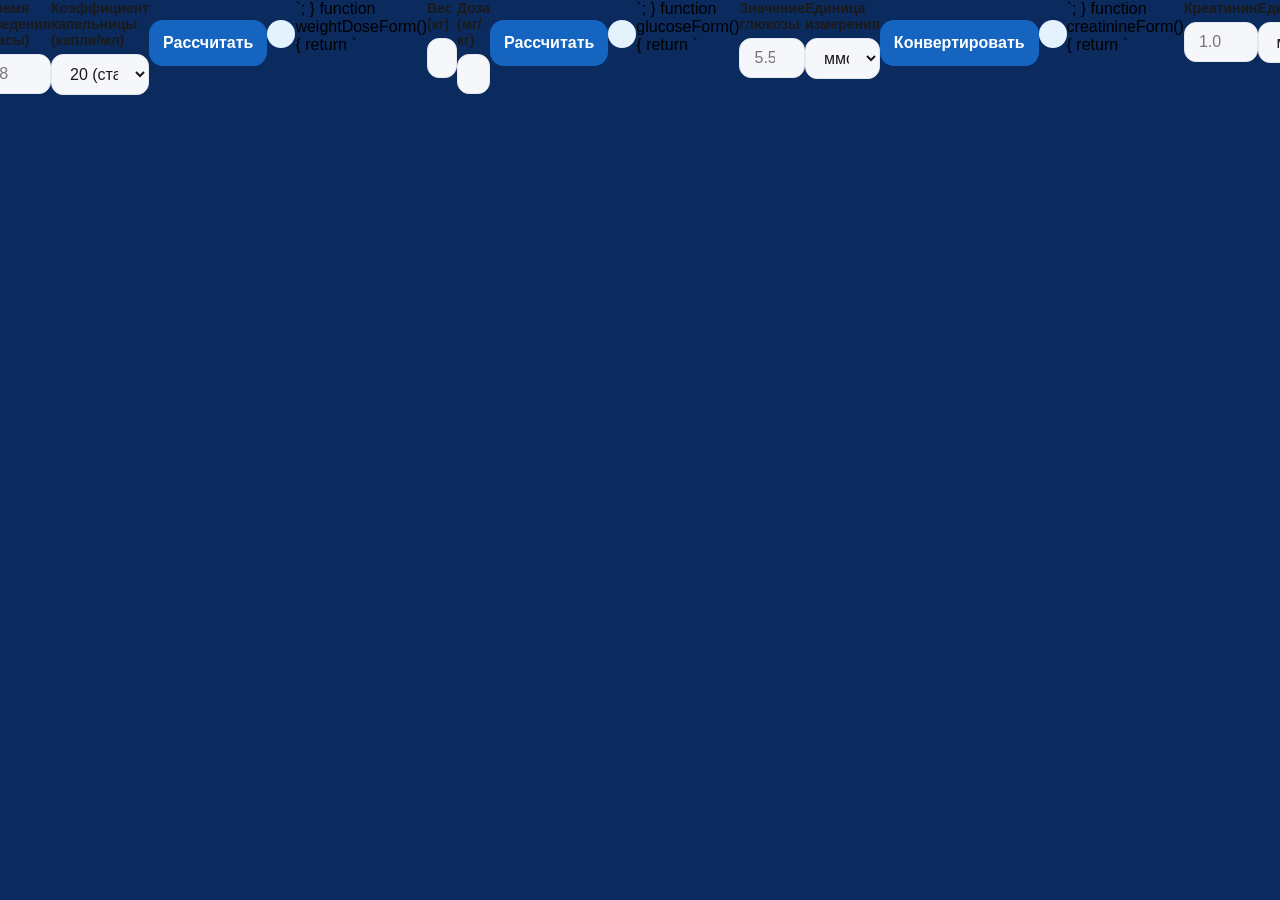
==== calculators.html @ 3a37d27e "Add medical calculators HTML structure" ====
<!DOCTYPE html>
<html lang="ru">
<head>
    <meta charset="UTF-8">
    <meta name="viewport" content="width=device-width, initial-scale=1.0, maximum-scale=1.0, user-scalable=no, viewport-fit=cover">
    <title>Медицинские калькуляторы – MedPocket KZ</title>
    <link rel="stylesheet" href="style.css">
    <style>
        :root {
            --calc-primary: #1565C0;
            --calc-light: #E3F2FD;
            --calc-border: #90CAF9;
        }
        body.dark {
            --calc-primary: #42A5F5;
            --calc-light: #0D47A1;
            --calc-border: #1976D2;
        }
        .calc-container {
            padding: 0 0 20px;
        }
        .category-tabs {
            display: flex;
            flex-wrap: wrap;
            gap: 8px;
            margin-bottom: 16px;
            padding: 0 16px;
        }
        .category-tab {
            background: var(--card-bg);
            border: 1px solid var(--border);
            border-radius: 20px;
            padding: 6px 14px;
            font-size: 13px;
            font-weight: 600;
            color: var(--text);
            cursor: pointer;
            white-space: nowrap;
        }
        .category-tab.active {
            background: var(--calc-primary);
            color: white;
            border-color: var(--calc-primary);
        }
        .calc-search {
            background: var(--card-bg);
            border-radius: 14px;
            padding: 8px 14px;
            display: flex;
            align-items: center;
            margin: 0 16px 16px;
            border: 1px solid var(--border);
            box-shadow: var(--shadow);
        }
        .calc-search input {
            border: none;
            background: transparent;
            font-size: 16px;
            padding: 8px 0;
            outline: none;
            flex: 1;
            color: var(--text);
        }
        .calc-search input::placeholder { color: var(--subtext); }
        .calc-list {
            padding: 0 16px;
            display: flex;
            flex-direction: column;
            gap: 10px;
        }
        .calc-item {
            background: var(--card-bg);
            border-radius: 14px;
            padding: 14px 16px;
            display: flex;
            align-items: center;
            gap: 14px;
            cursor: pointer;
            border: 1px solid var(--border);
            transition: transform 0.1s;
        }
        .calc-item:active { transform: scale(0.98); }
        .calc-icon { font-size: 28px; width: 40px; text-align: center; }
        .calc-info { flex: 1; }
        .calc-name { font-weight: 700; font-size: 16px; color: var(--text); }
        .calc-desc { font-size: 12px; color: var(--subtext); }
        .calc-arrow { color: var(--subtext); font-size: 18px; }

        .detail-screen { padding: 0 16px 20px; }
        .calculator-card {
            background: var(--card-bg);
            border-radius: 20px;
            padding: 20px;
            border: 2px solid var(--calc-primary);
            margin-bottom: 20px;
        }
        .calculator-card h2 {
            color: var(--calc-primary);
            font-size: 22px;
            font-weight: 800;
            margin-bottom: 6px;
            display: flex;
            align-items: center;
            gap: 10px;
        }
        .calculator-card .desc-text {
            color: var(--subtext);
            font-size: 14px;
            margin-bottom: 16px;
        }
        .input-group {
            margin-bottom: 14px;
        }
        .input-group label {
            display: block;
            font-weight: 600;
            margin-bottom: 6px;
            color: var(--text);
            font-size: 14px;
        }
        .input-group input, .input-group select {
            width: 100%;
            padding: 10px 14px;
            border-radius: 12px;
            border: 1px solid var(--border);
            font-size: 16px;
            background: var(--bg);
            color: var(--text);
        }
        .result-box {
            background: var(--calc-light);
            border-radius: 14px;
            padding: 14px;
            margin-top: 20px;
            font-weight: 700;
            font-size: 18px;
            color: var(--calc-primary);
            text-align: center;
        }
        .btn-calc {
            background: var(--calc-primary);
            color: white;
            border: none;
            border-radius: 14px;
            padding: 14px;
            font-weight: 700;
            font-size: 16px;
            margin-top: 20px;
            cursor: pointer;
            width: 100%;
        }
        .btn-calc:active { opacity: 0.9; }
        .empty-message { text-align: center; color: var(--subtext); padding: 30px; }
    </style>
</head>
<body>
<div id="app">
    <header class="header">
        <div class="logo">MedPocket KZ</div>
        <div class="header-icons">
            <span>🔔</span>
            <button class="theme-toggle" id="themeToggle">🌙</button>
            <span>⚙️</span>
        </div>
    </header>

    <main class="content">
        <section id="listScreen" class="screen active">
            <div class="category-header" style="padding:16px 16px 0;">
                <span class="back-button" onclick="goBackToMain()">← Назад</span>
                <h2 class="category-title">📊 Медицинские калькуляторы</h2>
            </div>
            <div class="category-tabs" id="categoryTabs">
                <div class="category-tab active" data-category="all">Все</div>
                <div class="category-tab" data-category="scales">⚖️ Шкалы</div>
                <div class="category-tab" data-category="dose">💊 Дозировки</div>
                <div class="category-tab" data-category="infusion">💧 Инфузии</div>
                <div class="category-tab" data-category="convert">🔄 Конвертеры</div>
                <div class="category-tab" data-category="other">📦 Прочее</div>
            </div>
            <div class="calc-search">
                <input type="text" placeholder="🔍 Найти калькулятор..." id="calcSearch">
            </div>
            <div class="calc-list" id="calcList"></div>
            <div class="empty-message" id="emptyMsg" style="display:none;">Ничего не найдено</div>
        </section>

        <section id="detailScreen" class="screen detail-screen">
            <div class="category-header" style="padding:16px 0 0;">
                <span class="back-button" onclick="showList()">← К списку</span>
                <h2 class="category-title" id="detailTitle">Калькулятор</h2>
            </div>
            <div id="detailContainer"></div>
        </section>
    </main>

    <nav class="tab-bar">
        <div class="tab-item" onclick="goBackToMain()">🏠</div>
        <div class="tab-item">🔍</div>
        <div class="tab-item">⭐</div>
        <div class="tab-item">👤</div>
    </nav>
</div>

<script>
    const calculators = [
        { id:1, name:"Шкала комы Глазго (GCS)", icon:"🧠", category:"scales", desc:"Оценка уровня сознания", type:"gcs" },
        { id:2, name:"qSOFA (Quick SOFA)", icon:"🫁", category:"scales", desc:"Скрининг сепсиса", type:"qsofa" },
        { id:3, name:"HAS-BLED", icon:"🩸", category:"scales", desc:"Риск кровотечений при антикоагуляции", type:"hasbled" },
        { id:4, name:"ИМТ (индекс массы тела)", icon:"⚖️", category:"other", desc:"Масса/рост", type:"bmi" },
        { id:5, name:"Расчёт инфузии", icon:"💧", category:"infusion", desc:"Скорость капельницы", type:"infusion" },
        { id:6, name:"Дозировка по весу", icon:"💊", category:"dose", desc:"Расчёт дозы препарата в мг/кг", type:"weightdose" },
        { id:7, name:"Конвертер глюкозы", icon:"🍬", category:"convert", desc:"ммоль/л ↔ мг/дл", type:"glucose" },
        { id:8, name:"Конвертер креатинина", icon:"🧪", category:"convert", desc:"мг/дл ↔ мкмоль/л", type:"creatinine" },
        { id:9, name:"Оценка кровопотери", icon:"🩸", category:"other", desc:"По шоковому индексу Альговера", type:"bloodloss" },
        { id:10, name:"Шкала анафилаксии Ring & Messmer", icon:"🤧", category:"scales", desc:"Тяжесть анафилаксии", type:"anaphylaxis" }
    ];

    function renderList(cat='all', search='') {
        const list = document.getElementById('calcList');
        const empty = document.getElementById('emptyMsg');
        list.innerHTML = '';
        let filtered = calculators;
        if (cat!=='all') filtered = filtered.filter(c=>c.category===cat);
        if (search) {
            const s = search.toLowerCase();
            filtered = filtered.filter(c=>c.name.toLowerCase().includes(s)||c.desc.toLowerCase().includes(s));
        }
        if (filtered.length===0) { empty.style.display='block'; return; }
        else empty.style.display='none';
        filtered.forEach(c=>{
            const div = document.createElement('div');
            div.className = 'calc-item';
            div.innerHTML = `<div class="calc-icon">${c.icon}</div><div class="calc-info"><div class="calc-name">${c.name}</div><div class="calc-desc">${c.desc}</div></div><div class="calc-arrow">›</div>`;
            div.onclick = ()=>showDetail(c.id);
            list.appendChild(div);
        });
    }

    function showDetail(id) {
        const calc = calculators.find(c=>c.id===id);
        if (!calc) return;
        document.getElementById('listScreen').classList.remove('active');
        document.getElementById('detailScreen').classList.add('active');
        document.getElementById('detailTitle').textContent = calc.name;
        let html = `<div class="calculator-card"><h2>${calc.icon} ${calc.name}</h2><div class="desc-text">${calc.desc}</div>`;
        // Генерация формы и логики расчёта в зависимости от типа
        switch(calc.type) {
            case 'gcs': html += gcsForm(); break;
            case 'qsofa': html += qsofaForm(); break;
            case 'hasbled': html += hasbledForm(); break;
            case 'bmi': html += bmiForm(); break;
            case 'infusion': html += infusionForm(); break;
            case 'weightdose': html += weightDoseForm(); break;
            case 'glucose': html += glucoseForm(); break;
            case 'creatinine': html += creatinineForm(); break;
            case 'bloodloss': html += bloodlossForm(); break;
            case 'anaphylaxis': html += anaphylaxisForm(); break;
        }
        html += `</div>`;
        document.getElementById('detailContainer').innerHTML = html;
        attachEvents(calc.type);
    }

    function gcsForm() {
        return `
            <div class="input-group"><label>Открывание глаз (E)</label><select id="gcs_e"><option value="">--</option><option value="4">4 - Спонтанное</option><option value="3">3 - На речь</option><option value="2">2 - На боль</option><option value="1">1 - Нет</option></select></div>
            <div class="input-group"><label>Речевая реакция (V)</label><select id="gcs_v"><option value="">--</option><option value="5">5 - Ориентирован</option><option value="4">4 - Спутанная</option><option value="3">3 - Бессвязные слова</option><option value="2">2 - Нечленораздельные звуки</option><option value="1">1 - Нет</option></select></div>
            <div class="input-group"><label>Двигательная реакция (M)</label><select id="gcs_m"><option value="">--</option><option value="6">6 - Выполняет команды</option><option value="5">5 - Локализует боль</option><option value="4">4 - Отдёргивает</option><option value="3">3 - Декортикационная</option><option value="2">2 - Децеребрационная</option><option value="1">1 - Нет</option></select></div>
            <div id="gcsResult" class="result-box">Выберите все параметры</div>
            <script>
                function calcGCS() {
                    const e = document.getElementById('gcs_e')?.value;
                    const v = document.getElementById('gcs_v')?.value;
                    const m = document.getElementById('gcs_m')?.value;
                    if(!e||!v||!m){ document.getElementById('gcsResult').innerText = 'Выберите все параметры'; return; }
                    const sum = +e + +v + +m;
                    document.getElementById('gcsResult').innerHTML = `GCS = ${sum} баллов (${sum>=13?'лёгкое':sum>=9?'средней тяжести':'тяжёлое'} нарушение сознания)`;
                }
            </script>
        `;
    }
    function qsofaForm() {
        return `
            <div class="input-group"><label>ЧДД ≥ 22/мин?</label><select id="qsofa_rr"><option value="0">Нет</option><option value="1">Да</option></select></div>
            <div class="input-group"><label>Систолическое АД ≤ 100 мм рт.ст.?</label><select id="qsofa_bp"><option value="0">Нет</option><option value="1">Да</option></select></div>
            <div class="input-group"><label>Нарушение сознания (GCS ≤ 14)?</label><select id="qsofa_gcs"><option value="0">Нет</option><option value="1">Да</option></select></div>
            <div id="qsofaResult" class="result-box">Ответьте на вопросы</div>
            <script>
                function calcQSOFA() {
                    const rr = +document.getElementById('qsofa_rr').value;
                    const bp = +document.getElementById('qsofa_bp').value;
                    const gcs = +document.getElementById('qsofa_gcs').value;
                    const score = rr+bp+gcs;
                    document.getElementById('qsofaResult').innerHTML = `qSOFA = ${score} баллов. ${score>=2?'Высокий риск неблагоприятного исхода. Рассмотрите перевод в ОРИТ.':'Низкий риск.'}`;
                }
            </script>
        `;
    }
    function hasbledForm() {
        return `
            <div class="input-group"><label>Артериальная гипертензия (АД >160 мм)</label><select id="hb_htn"><option value="0">Нет</option><option value="1">Да</option></select></div>
            <div class="input-group"><label>Нарушение функции почек/печени</label><select id="hb_renal"><option value="0">Нет</option><option value="1">Да (по 1 баллу за каждое)</option></select></div>
            <div class="input-group"><label>Кровотечения в анамнезе</label><select id="hb_bleed"><option value="0">Нет</option><option value="1">Да</option></select></div>
            <div class="input-group"><label>Лабильное МНО</label><select id="hb_inr"><option value="0">Нет</option><option value="1">Да</option></select></div>
            <div class="input-group"><label>Возраст >65 лет</label><select id="hb_age"><option value="0">Нет</option><option value="1">Да</option></select></div>
            <div class="input-group"><label>Приём алкоголя/НПВС</label><select id="hb_drugs"><option value="0">Нет</option><option value="1">Да (по 1 баллу)</option></select></div>
            <div id="hasbledResult" class="result-box">Ответьте на вопросы</div>
            <script>
                function calcHASBLED() {
                    const fields = ['hb_htn','hb_renal','hb_bleed','hb_inr','hb_age','hb_drugs'];
                    let score=0;
                    fields.forEach(id=>{ score += +document.getElementById(id).value; });
                    document.getElementById('hasbledResult').innerHTML = `HAS-BLED = ${score} баллов. ${score>=3?'Высокий риск кровотечения! Рекомендована осторожность.':'Риск кровотечения низкий.'}`;
                }
            </script>
        `;
    }
    function bmiForm() {
        return `
            <div class="input-group"><label>Вес (кг)</label><input type="number" id="bmi_weight" placeholder="70"></div>
            <div class="input-group"><label>Рост (см)</label><input type="number" id="bmi_height" placeholder="170"></div>
            <button class="btn-calc" onclick="calcBMI()">Рассчитать</button>
            <div id="bmiResult" class="result-box"></div>
            <script>
                function calcBMI() {
                    const w = +document.getElementById('bmi_weight').value;
                    const h = +document.getElementById('bmi_height').value / 100;
                    if (!w || !h) { document.getElementById('bmiResult').innerText = 'Заполните поля'; return; }
                    const bmi = (w/(h*h)).toFixed(1);
                    let cat = '';
                    if (bmi<18.5) cat='Недостаточный вес';
                    else if (bmi<25) cat='Норма';
                    else if (bmi<30) cat='Избыточный вес';
                    else cat='Ожирение';
                    document.getElementById('bmiResult').innerHTML = `ИМТ = ${bmi} кг/м² (${cat})`;
                }
            </script>
        `;
    }
    function infusionForm() {
        return `
            <div class="input-group"><label>Объём раствора (мл)</label><input type="number" id="inf_vol" placeholder="500"></div>
            <div class="input-group"><label>Время введения (часы)</label><input type="number" id="inf_time" placeholder="8"></div>
            <div class="input-group"><label>Коэффициент капельницы (капли/мл)</label><select id="inf_factor"><option value="20">20 (стандартная)</option><option value="60">60 (микрокапельная)</option></select></div>
            <button class="btn-calc" onclick="calcInfusion()">Рассчитать</button>
            <div id="infResult" class="result-box"></div>
            <script>
                function calcInfusion() {
                    const vol = +document.getElementById('inf_vol').value;
                    const time = +document.getElementById('inf_time').value;
                    const factor = +document.getElementById('inf_factor').value;
                    if (!vol||!time) { document.getElementById('infResult').innerText = 'Заполните поля'; return; }
                    const rate = (vol * factor) / (time * 60);
                    document.getElementById('infResult').innerHTML = `Скорость: ${rate.toFixed(1)} кап/мин`;
                }
            </script>
        `;
    }
    function weightDoseForm() {
        return `
            <div class="input-group"><label>Вес (кг)</label><input type="number" id="wd_weight" placeholder="70"></div>
            <div class="input-group"><label>Доза (мг/кг)</label><input type="number" id="wd_dose" step="any" placeholder="0.1"></div>
            <button class="btn-calc" onclick="calcWeightDose()">Рассчитать</button>
            <div id="wdResult" class="result-box"></div>
            <script>
                function calcWeightDose() {
                    const w = +document.getElementById('wd_weight').value;
                    const d = +document.getElementById('wd_dose').value;
                    if (!w||!d) { document.getElementById('wdResult').innerText='Заполните поля'; return; }
                    document.getElementById('wdResult').innerHTML = `Доза: ${(w*d).toFixed(2)} мг`;
                }
            </script>
        `;
    }
    function glucoseForm() {
        return `
            <div class="input-group"><label>Значение глюкозы</label><input type="number" id="gluc_val" placeholder="5.5"></div>
            <div class="input-group"><label>Единица измерения</label><select id="gluc_unit"><option value="mmol">ммоль/л → мг/дл</option><option value="mg">мг/дл → ммоль/л</option></select></div>
            <button class="btn-calc" onclick="convertGlucose()">Конвертировать</button>
            <div id="glucResult" class="result-box"></div>
            <script>
                function convertGlucose() {
                    const val = +document.getElementById('gluc_val').value;
                    const unit = document.getElementById('gluc_unit').value;
                    if (!val) return;
                    const converted = unit==='mmol' ? (val*18.018).toFixed(1) : (val/18.018).toFixed(2);
                    const text = unit==='mmol' ? `${val} ммоль/л = ${converted} мг/дл` : `${val} мг/дл = ${converted} ммоль/л`;
                    document.getElementById('glucResult').innerText = text;
                }
            </script>
        `;
    }
    function creatinineForm() {
        return `
            <div class="input-group"><label>Креатинин</label><input type="number" id="creat_val" placeholder="1.0"></div>
            <div class="input-group"><label>Единица</label><select id="creat_unit"><option value="mg">мг/дл → мкмоль/л</option><option value="umol">мкмоль/л → мг/дл</option></select></div>
            <button class="btn-calc" onclick="convertCreatinine()">Конвертировать</button>
            <div id="creatResult" class="result-box"></div>
            <script>
                function convertCreatinine() {
                    const val = +document.getElementById('creat_val').value;
                    const unit = document.getElementById('creat_unit').value;
                    if (!val) return;
                    const converted = unit==='mg' ? (val*88.4).toFixed(1) : (val/88.4).toFixed(2);
                    const text = unit==='mg' ? `${val} мг/дл = ${converted} мкмоль/л` : `${val} мкмоль/л = ${converted} мг/дл`;
                    document.getElementById('creatResult').innerText = text;
                }
            </script>
        `;
    }
    function bloodlossForm() {
        return `
            <div class="input-group"><label>ЧСС (уд/мин)</label><input type="number" id="bl_hr" placeholder="100"></div>
            <div class="input-group"><label>Систолическое АД (мм рт.ст.)</label><input type="number" id="bl_sbp" placeholder="100"></div>
            <button class="btn-calc" onclick="calcBloodloss()">Рассчитать</button>
            <div id="blResult" class="result-box"></div>
            <script>
                function calcBloodloss() {
                    const hr = +document.getElementById('bl_hr').value;
                    const sbp = +document.getElementById('bl_sbp').value;
                    if (!hr||!sbp) { document.getElementById('blResult').innerText='Заполните поля'; return; }
                    const shockIndex = (hr/sbp).toFixed(2);
                    let severity = 'Норма';
                    if (shockIndex>=1.0) severity='Тяжёлый шок (кровопотеря >30%)';
                    else if (shockIndex>=0.8) severity='Умеренный шок (кровопотеря 20-30%)';
                    else if (shockIndex>0.5) severity='Лёгкий шок';
                    document.getElementById('blResult').innerHTML = `Шоковый индекс Альговера = ${shockIndex}. ${severity}.`;
                }
            </script>
        `;
    }
    function anaphylaxisForm() {
        return `
            <div class="input-group"><label>Кожные проявления (крапивница, эритема)?</label><select id="ana_skin"><option value="1">Есть</option><option value="0">Нет</option></select></div>
            <div class="input-group"><label>Ангионевротический отёк?</label><select id="ana_angio"><option value="1">Есть</option><option value="0">Нет</option></select></div>
            <div class="input-group"><label>Одышка, бронхоспазм?</label><select id="ana_resp"><option value="1">Есть</option><option value="0">Нет</option></select></div>
            <div class="input-group"><label>Гипотония, коллапс?</label><select id="ana_hypo"><option value="1">Есть</option><option value="0">Нет</option></select></div>
            <div class="input-group"><label>Тошнота, боли в животе?</label><select id="ana_gi"><option value="1">Есть</option><option value="0">Нет</option></select></div>
            <button class="btn-calc" onclick="calcAnaphylaxis()">Оценить</button>
            <div id="anaResult" class="result-box"></div>
            <script>
                function calcAnaphylaxis() {
                    const fields = ['ana_skin','ana_angio','ana_resp','ana_hypo','ana_gi'];
                    let severity = 0;
                    fields.forEach(id=>{ if(document.getElementById(id).value==='1') severity++; });
                    let grade = 'I';
                    if (severity>=4) grade='IV (тяжёлый шок)';
                    else if (severity===3) grade='III (бронхоспазм, гипотония)';
                    else if (severity===2) grade='II (выраженные кожные + респираторные/ЖКТ)';
                    document.getElementById('anaResult').innerHTML = `Степень тяжести: ${grade} (Ring & Messmer)`;
                }
            </script>
        `;
    }
    function attachEvents(type) {
        // Для шкал, где нет кнопки, а результат меняется динамически
        if (type==='gcs') {
            ['gcs_e','gcs_v','gcs_m'].forEach(id=>{
                const el = document.getElementById(id);
                if(el) el.addEventListener('change', calcGCS);
            });
        } else if (type==='qsofa') {
            ['qsofa_rr','qsofa_bp','qsofa_gcs'].forEach(id=>{
                const el = document.getElementById(id);
                if(el) el.addEventListener('change', calcQSOFA);
            });
        } else if (type==='hasbled') {
            ['hb_htn','hb_renal','hb_bleed','hb_inr','hb_age','hb_drugs'].forEach(id=>{
                const el = document.getElementById(id);
                if(el) el.addEventListener('change', calcHASBLED);
            });
        }
        // Остальные кнопки привязаны через onclick в самой форме
    }

    function showList() {
        document.getElementById('detailScreen').classList.remove('active');
        document.getElementById('listScreen').classList.add('active');
    }
    function goBackToMain() { window.location.href = 'index.html'; }

    document.addEventListener('DOMContentLoaded', () => {
        document.querySelectorAll('.category-tab').forEach(tab => {
            tab.addEventListener('click', ()=>{
                document.querySelectorAll('.category-tab').forEach(t=>t.classList.remove('active'));
                tab.classList.add('active');
                const cat = tab.dataset.category;
                const search = document.getElementById('calcSearch').value;
                renderList(cat, search);
            });
        });
        document.getElementById('calcSearch').addEventListener('input', (e)=>{
            const cat = document.querySelector('.category-tab.active')?.dataset.category || 'all';
            renderList(cat, e.target.value);
        });
        renderList();
    });
</script>
</body>
</html>
---- style.css ----
:root {
    --bg: #F5F7FA;
    --card-bg: #FFFFFF;
    --text: #1A1A1A;
    --subtext: #6B7280;
    --primary: #0B2B5E;
    --accent: #00BFA6;
    --danger: #E53935;
    --border: #E5E7EB;
    --shadow: 0 2px 8px rgba(0,0,0,0.04);
    --emergency-item-bg: #FFF5F5;
    --emergency-item-border: #FECACA;
}

body.dark {
    --bg: #1F2937;
    --card-bg: #374151;
    --text: #F9FAFB;
    --subtext: #D1D5DB;
    --primary: #60A5FA;
    --border: #4B5563;
    --shadow: 0 2px 8px rgba(0,0,0,0.2);
    --emergency-item-bg: #7F1D1D;
    --emergency-item-border: #B91C1C;
}

* {
    margin: 0;
    padding: 0;
    box-sizing: border-box;
    -webkit-tap-highlight-color: transparent;
    font-family: -apple-system, BlinkMacSystemFont, 'Inter', 'Segoe UI', Roboto, sans-serif;
    transition: background-color 0.3s, color 0.2s, border-color 0.3s, box-shadow 0.3s;
}

body {
    background: #0B2B5E;
    display: flex;
    justify-content: center;
    align-items: flex-start;
    min-height: 100vh;
}

#app {
    width: 100%;
    max-width: 480px;
    background: var(--bg);
    min-height: 100vh;
    position: relative;
    display: flex;
    flex-direction: column;
    box-shadow: 0 0 30px rgba(0,0,0,0.3);
}

.header {
    background: var(--card-bg);
    padding: 12px 16px;
    display: flex;
    align-items: center;
    justify-content: space-between;
    border-bottom: 1px solid var(--border);
    position: sticky;
    top: 0;
    z-index: 10;
}

.logo {
    font-size: 20px;
    font-weight: 700;
    color: var(--primary);
    letter-spacing: -0.5px;
}

.header-icons {
    display: flex;
    gap: 16px;
    align-items: center;
    font-size: 22px;
}

.theme-toggle {
    cursor: pointer;
    user-select: none;
    font-size: 20px;
    background: none;
    border: none;
    color: var(--text);
}

.content {
    flex: 1;
    overflow-y: auto;
    padding: 16px 16px 0;
    -webkit-overflow-scrolling: touch;
    padding-bottom: 80px;
}

.screen {
    display: none;
}

.screen.active {
    display: block;
}

.search-container {
    background: var(--card-bg);
    border-radius: 16px;
    padding: 4px 16px;
    display: flex;
    align-items: center;
    margin-bottom: 16px;
    border: 1px solid var(--border);
    box-shadow: var(--shadow);
}

.search-container input {
    flex: 1;
    border: none;
    font-size: 16px;
    padding: 12px 0;
    outline: none;
    background: transparent;
    color: var(--text);
}

.search-container input::placeholder {
    color: var(--subtext);
}

.search-mic {
    font-size: 20px;
    margin-left: 8px;
    cursor: pointer;
    color: var(--subtext);
}

.emergency-btn {
    background: var(--danger);
    border-radius: 16px;
    padding: 14px 16px;
    display: flex;
    align-items: center;
    justify-content: space-between;
    margin-bottom: 20px;
    cursor: pointer;
    box-shadow: 0 4px 12px rgba(229,57,53,0.3);
    transition: transform 0.1s, box-shadow 0.1s;
}

.emergency-btn:active {
    transform: scale(0.97);
    box-shadow: 0 2px 6px rgba(229,57,53,0.2);
}

.emergency-btn .text {
    color: white;
    font-weight: 700;
    font-size: 17px;
    display: flex;
    align-items: center;
    gap: 10px;
}

.emergency-btn .arrow {
    color: white;
    font-size: 20px;
}

.quick-actions {
    display: flex;
    gap: 12px;
    margin-bottom: 24px;
    overflow-x: auto;
    padding-bottom: 4px;
    -webkit-overflow-scrolling: touch;
    scrollbar-width: none;
}

.quick-actions::-webkit-scrollbar {
    display: none;
}

.quick-action {
    background: var(--card-bg);
    border-radius: 20px;
    padding: 10px 16px;
    white-space: nowrap;
    font-size: 14px;
    font-weight: 600;
    color: var(--primary);
    box-shadow: var(--shadow);
    display: flex;
    align-items: center;
    gap: 6px;
    flex-shrink: 0;
    cursor: pointer;
    border: 1px solid var(--border);
    transition: background 0.2s;
}

.quick-action.active-action {
    background: var(--primary);
    color: white;
    border-color: var(--primary);
}

.grid {
    display: flex;
    flex-wrap: wrap;
    gap: 12px;
    justify-content: space-between;
}

.card {
    background: var(--card-bg);
    border-radius: 16px;
    padding: 14px;
    width: calc(50% - 6px);
    box-shadow: var(--shadow);
    transition: transform 0.15s, box-shadow 0.15s;
    cursor: pointer;
    border: 1px solid var(--border);
}

.card:active {
    transform: scale(0.96);
    box-shadow: 0 4px 12px rgba(0,0,0,0.1);
}

.card .icon {
    font-size: 28px;
    margin-bottom: 8px;
}

.card .title {
    font-weight: 700;
    font-size: 15px;
    color: var(--text);
    margin-bottom: 4px;
}

.card .desc {
    font-size: 12px;
    color: var(--subtext);
    line-height: 1.4;
}

.card.hidden {
    display: none;
}

.tab-bar {
    position: fixed;
    bottom: 0;
    width: 100%;
    max-width: 480px;
    background: var(--card-bg);
    display: flex;
    justify-content: space-around;
    padding: 8px 0 20px;
    border-top: 1px solid var(--border);
    z-index: 20;
}

.tab-item {
    cursor: pointer;
    font-size: 22px;
    padding: 4px 16px;
    color: #9CA3AF;
    font-weight: 500;
    transition: color 0.2s;
}

.tab-item.active {
    color: var(--primary);
}

/* Экран категории */
.category-header {
    display: flex;
    align-items: center;
    gap: 16px;
    margin-bottom: 20px;
}

.back-button {
    font-size: 18px;
    color: var(--primary);
    cursor: pointer;
    font-weight: 600;
}

.category-title {
    font-size: 20px;
    font-weight: 700;
    color: var(--text);
    margin: 0;
}

.category-content {
    color: var(--text);
}

/* Модальное окно */
.modal-overlay {
    position: fixed;
    top: 0;
    left: 0;
    right: 0;
    bottom: 0;
    background: rgba(0,0,0,0.5);
    z-index: 30;
    display: flex;
    justify-content: center;
    align-items: flex-end;
    opacity: 0;
    pointer-events: none;
    transition: opacity 0.3s;
}

.modal-overlay.open {
    opacity: 1;
    pointer-events: auto;
}

.modal-content {
    background: var(--card-bg);
    width: 100%;
    max-width: 480px;
    border-radius: 24px 24px 0 0;
    padding: 20px 16px 30px;
    max-height: 80vh;
    overflow-y: auto;
    transform: translateY(100%);
    transition: transform 0.3s cubic-bezier(0.4, 0, 0.2, 1);
}

.modal-overlay.open .modal-content {
    transform: translateY(0);
}

.modal-header {
    display: flex;
    justify-content: space-between;
    align-items: center;
    margin-bottom: 16px;
}

.modal-title {
    font-size: 18px;
    font-weight: 700;
    color: var(--text);
}

.modal-close {
    font-size: 24px;
    cursor: pointer;
    color: var(--subtext);
}

.emergency-grid {
    display: flex;
    flex-wrap: wrap;
    gap: 10px;
}

.emergency-item {
    background: var(--emergency-item-bg);
    border: 1px solid var(--emergency-item-border);
    border-radius: 12px;
    padding: 12px;
    width: calc(50% - 5px);
    font-weight: 600;
    font-size: 14px;
    color: #B91C1C;
    cursor: pointer;
    display: flex;
    align-items: center;
    gap: 8px;
    transition: transform 0.1s;
}

.emergency-item:active {
    transform: scale(0.96);
}

.call-ambulance {
    background: var(--danger);
    color: white;
    border: none;
    border-radius: 12px;
    padding: 12px;
    width: 100%;
    margin-bottom: 16px;
    font-weight: 700;
    font-size: 16px;
    cursor: pointer;
    display: flex;
    align-items: center;
    justify-content: center;
    gap: 8px;
    transition: background 0.2s;
}

.footer-note {
    text-align: center;
    color: var(--subtext);
    font-size: 12px;
    margin-top: 16px;
    padding-bottom: 16px;
}

.placeholder {
    font-size: 16px;
    color: var(--subtext);
    text-align: center;
    padding: 40px 0;
}

.mic-overlay {
    position: fixed;
    top: 0;
    left: 0;
    right: 0;
    bottom: 0;
    background: rgba(0,0,0,0.7);
    z-index: 40;
    display: none;
    justify-content: center;
    align-items: center;
    color: white;
    font-size: 24px;
    flex-direction: column;
    gap: 16px;
}

.mic-overlay.active {
    display: flex;
}
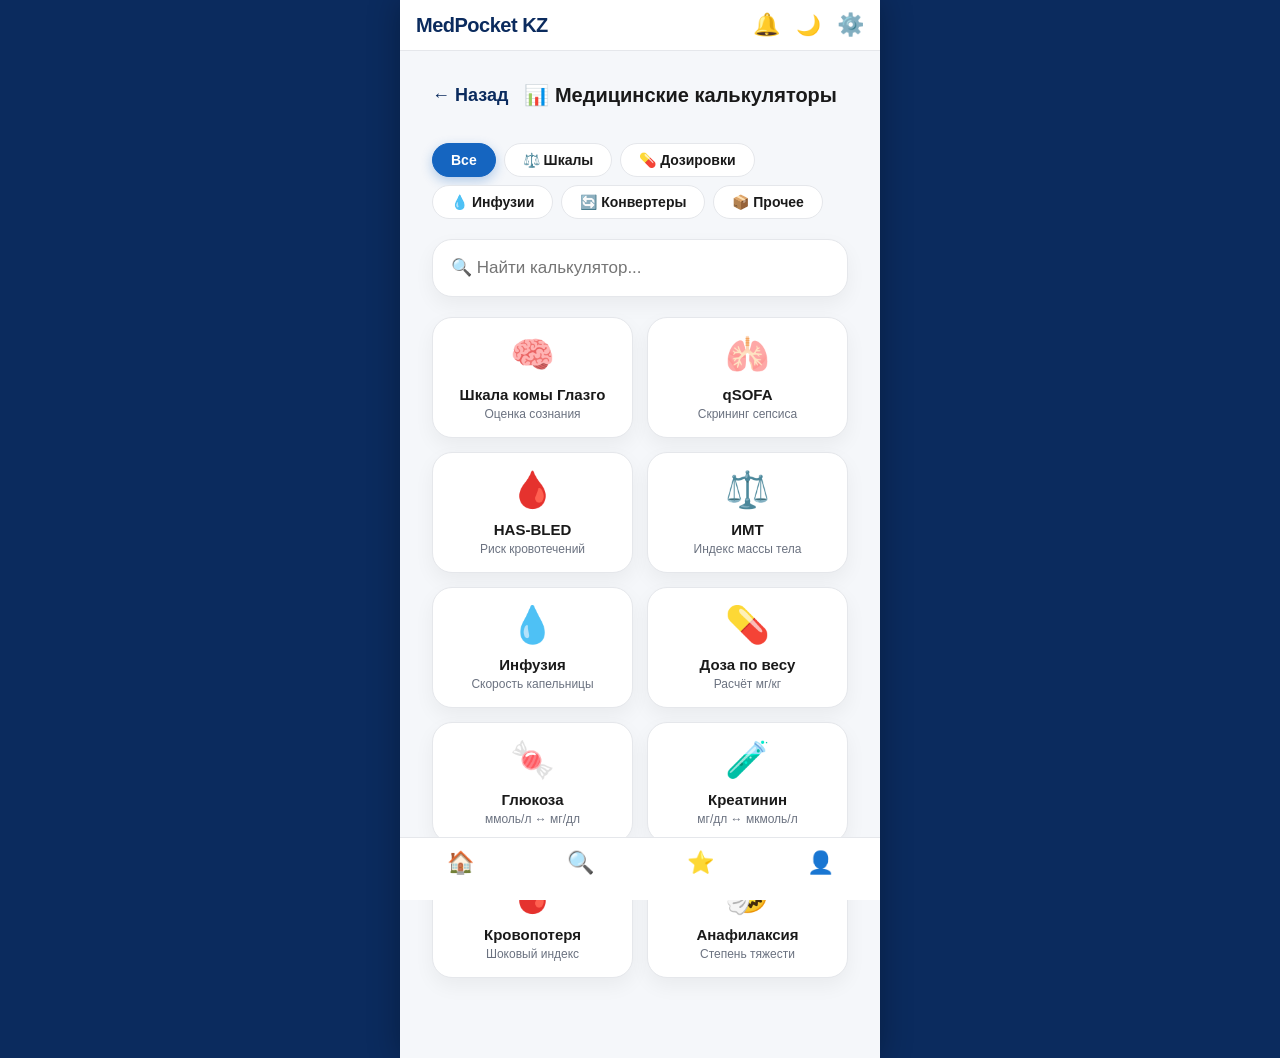
==== commit 5b93d55b: "Update fmt.Println message from 'Hello' to 'Goodbye'" ====
--- a/calculators.html
+++ b/calculators.html
@@ -10,147 +10,176 @@
             --calc-primary: #1565C0;
             --calc-light: #E3F2FD;
             --calc-border: #90CAF9;
+            --calc-shadow: 0 8px 20px rgba(0,0,0,0.05);
         }
         body.dark {
             --calc-primary: #42A5F5;
             --calc-light: #0D47A1;
             --calc-border: #1976D2;
-        }
-        .calc-container {
-            padding: 0 0 20px;
-        }
+            --calc-shadow: 0 8px 20px rgba(0,0,0,0.4);
+        }
+        .calc-container { padding: 0 0 30px; }
+        /* Категории */
         .category-tabs {
             display: flex;
             flex-wrap: wrap;
             gap: 8px;
-            margin-bottom: 16px;
-            padding: 0 16px;
+            margin: 0 16px 20px;
         }
         .category-tab {
             background: var(--card-bg);
             border: 1px solid var(--border);
-            border-radius: 20px;
-            padding: 6px 14px;
-            font-size: 13px;
+            border-radius: 30px;
+            padding: 8px 18px;
+            font-size: 14px;
             font-weight: 600;
             color: var(--text);
             cursor: pointer;
-            white-space: nowrap;
+            transition: 0.2s;
         }
         .category-tab.active {
             background: var(--calc-primary);
-            color: white;
+            color: #fff;
             border-color: var(--calc-primary);
-        }
+            box-shadow: 0 4px 12px rgba(21,101,192,0.3);
+        }
+        /* Поиск */
         .calc-search {
+            margin: 0 16px 20px;
             background: var(--card-bg);
-            border-radius: 14px;
-            padding: 8px 14px;
+            border-radius: 20px;
+            padding: 6px 18px;
             display: flex;
             align-items: center;
-            margin: 0 16px 16px;
             border: 1px solid var(--border);
-            box-shadow: var(--shadow);
+            box-shadow: var(--calc-shadow);
         }
         .calc-search input {
+            flex: 1;
             border: none;
             background: transparent;
-            font-size: 16px;
-            padding: 8px 0;
+            font-size: 17px;
+            padding: 12px 0;
             outline: none;
-            flex: 1;
             color: var(--text);
         }
-        .calc-search input::placeholder { color: var(--subtext); }
-        .calc-list {
+        /* Сетка калькуляторов */
+        .calc-grid {
+            display: flex;
+            flex-wrap: wrap;
+            gap: 14px;
             padding: 0 16px;
+        }
+        .calc-card {
+            background: var(--card-bg);
+            border-radius: 20px;
+            padding: 16px;
+            width: calc(50% - 7px);
+            box-shadow: var(--calc-shadow);
+            border: 1px solid var(--border);
+            cursor: pointer;
+            transition: transform 0.15s, box-shadow 0.15s;
             display: flex;
             flex-direction: column;
-            gap: 10px;
-        }
-        .calc-item {
+            align-items: center;
+            text-align: center;
+        }
+        .calc-card:active { transform: scale(0.96); }
+        .calc-card .calc-icon {
+            font-size: 36px;
+            margin-bottom: 10px;
+        }
+        .calc-card .calc-name {
+            font-weight: 700;
+            font-size: 15px;
+            color: var(--text);
+            margin-bottom: 4px;
+        }
+        .calc-card .calc-desc {
+            font-size: 12px;
+            color: var(--subtext);
+        }
+
+        /* Детальный вид */
+        .detail-screen { padding: 0 16px 30px; }
+        .calc-panel {
             background: var(--card-bg);
-            border-radius: 14px;
-            padding: 14px 16px;
-            display: flex;
-            align-items: center;
-            gap: 14px;
-            cursor: pointer;
-            border: 1px solid var(--border);
-            transition: transform 0.1s;
-        }
-        .calc-item:active { transform: scale(0.98); }
-        .calc-icon { font-size: 28px; width: 40px; text-align: center; }
-        .calc-info { flex: 1; }
-        .calc-name { font-weight: 700; font-size: 16px; color: var(--text); }
-        .calc-desc { font-size: 12px; color: var(--subtext); }
-        .calc-arrow { color: var(--subtext); font-size: 18px; }
-
-        .detail-screen { padding: 0 16px 20px; }
-        .calculator-card {
-            background: var(--card-bg);
-            border-radius: 20px;
-            padding: 20px;
+            border-radius: 24px;
+            padding: 24px;
+            box-shadow: var(--calc-shadow);
             border: 2px solid var(--calc-primary);
             margin-bottom: 20px;
         }
-        .calculator-card h2 {
+        .calc-panel h2 {
             color: var(--calc-primary);
-            font-size: 22px;
+            font-size: 24px;
             font-weight: 800;
             margin-bottom: 6px;
             display: flex;
             align-items: center;
             gap: 10px;
         }
-        .calculator-card .desc-text {
-            color: var(--subtext);
-            font-size: 14px;
-            margin-bottom: 16px;
-        }
-        .input-group {
-            margin-bottom: 14px;
-        }
-        .input-group label {
+        .calc-panel .desc-text { color: var(--subtext); font-size: 15px; margin-bottom: 20px; }
+        .input-field {
+            margin-bottom: 18px;
+        }
+        .input-field label {
             display: block;
-            font-weight: 600;
-            margin-bottom: 6px;
+            font-weight: 700;
+            margin-bottom: 8px;
+            font-size: 15px;
             color: var(--text);
-            font-size: 14px;
-        }
-        .input-group input, .input-group select {
+        }
+        .input-field input, .input-field select {
             width: 100%;
-            padding: 10px 14px;
-            border-radius: 12px;
+            padding: 14px 16px;
+            border-radius: 16px;
             border: 1px solid var(--border);
-            font-size: 16px;
+            font-size: 17px;
             background: var(--bg);
             color: var(--text);
-        }
-        .result-box {
+            appearance: none;
+            -webkit-appearance: none;
+        }
+        .input-field select {
+            background-image: url("data:image/svg+xml;charset=UTF-8,%3csvg xmlns='http://www.w3.org/2000/svg' viewBox='0 0 24 24' fill='none' stroke='%236B7280' stroke-width='2' stroke-linecap='round' stroke-linejoin='round'%3e%3cpolyline points='6 9 12 15 18 9'%3e%3c/polyline%3e%3c/svg%3e");
+            background-repeat: no-repeat;
+            background-position: right 12px center;
+            background-size: 20px;
+        }
+        .result-panel {
             background: var(--calc-light);
-            border-radius: 14px;
-            padding: 14px;
-            margin-top: 20px;
-            font-weight: 700;
-            font-size: 18px;
+            border-radius: 18px;
+            padding: 18px;
+            margin-top: 24px;
+            text-align: center;
+        }
+        .result-panel .result-value {
+            font-size: 28px;
+            font-weight: 800;
             color: var(--calc-primary);
-            text-align: center;
-        }
-        .btn-calc {
+        }
+        .result-panel .result-text {
+            font-size: 16px;
+            font-weight: 600;
+            color: var(--text);
+            margin-top: 6px;
+        }
+        .btn-primary {
             background: var(--calc-primary);
             color: white;
             border: none;
-            border-radius: 14px;
-            padding: 14px;
+            border-radius: 16px;
+            padding: 16px;
             font-weight: 700;
-            font-size: 16px;
-            margin-top: 20px;
+            font-size: 17px;
+            margin-top: 16px;
             cursor: pointer;
             width: 100%;
-        }
-        .btn-calc:active { opacity: 0.9; }
-        .empty-message { text-align: center; color: var(--subtext); padding: 30px; }
+            transition: opacity 0.2s;
+        }
+        .btn-primary:active { opacity: 0.8; }
+        .empty-message { text-align: center; color: var(--subtext); padding: 30px; font-size: 16px; }
     </style>
 </head>
 <body>
@@ -159,36 +188,29 @@
         <div class="logo">MedPocket KZ</div>
         <div class="header-icons">
             <span>🔔</span>
-            <button class="theme-toggle" id="themeToggle">🌙</button>
+            <button class="theme-toggle" onclick="toggleTheme()">🌙</button>
             <span>⚙️</span>
         </div>
     </header>
 
     <main class="content">
         <section id="listScreen" class="screen active">
-            <div class="category-header" style="padding:16px 16px 0;">
+            <div class="category-header" style="padding:16px;">
                 <span class="back-button" onclick="goBackToMain()">← Назад</span>
                 <h2 class="category-title">📊 Медицинские калькуляторы</h2>
             </div>
-            <div class="category-tabs" id="categoryTabs">
-                <div class="category-tab active" data-category="all">Все</div>
-                <div class="category-tab" data-category="scales">⚖️ Шкалы</div>
-                <div class="category-tab" data-category="dose">💊 Дозировки</div>
-                <div class="category-tab" data-category="infusion">💧 Инфузии</div>
-                <div class="category-tab" data-category="convert">🔄 Конвертеры</div>
-                <div class="category-tab" data-category="other">📦 Прочее</div>
-            </div>
+            <div class="category-tabs" id="categoryTabs"></div>
             <div class="calc-search">
                 <input type="text" placeholder="🔍 Найти калькулятор..." id="calcSearch">
             </div>
-            <div class="calc-list" id="calcList"></div>
+            <div class="calc-grid" id="calcGrid"></div>
             <div class="empty-message" id="emptyMsg" style="display:none;">Ничего не найдено</div>
         </section>
 
         <section id="detailScreen" class="screen detail-screen">
-            <div class="category-header" style="padding:16px 0 0;">
+            <div class="category-header" style="padding:16px 0;">
                 <span class="back-button" onclick="showList()">← К списку</span>
-                <h2 class="category-title" id="detailTitle">Калькулятор</h2>
+                <h2 class="category-title" id="detailTitle"></h2>
             </div>
             <div id="detailContainer"></div>
         </section>
@@ -204,47 +226,75 @@
 
 <script>
     const calculators = [
-        { id:1, name:"Шкала комы Глазго (GCS)", icon:"🧠", category:"scales", desc:"Оценка уровня сознания", type:"gcs" },
-        { id:2, name:"qSOFA (Quick SOFA)", icon:"🫁", category:"scales", desc:"Скрининг сепсиса", type:"qsofa" },
-        { id:3, name:"HAS-BLED", icon:"🩸", category:"scales", desc:"Риск кровотечений при антикоагуляции", type:"hasbled" },
-        { id:4, name:"ИМТ (индекс массы тела)", icon:"⚖️", category:"other", desc:"Масса/рост", type:"bmi" },
-        { id:5, name:"Расчёт инфузии", icon:"💧", category:"infusion", desc:"Скорость капельницы", type:"infusion" },
-        { id:6, name:"Дозировка по весу", icon:"💊", category:"dose", desc:"Расчёт дозы препарата в мг/кг", type:"weightdose" },
-        { id:7, name:"Конвертер глюкозы", icon:"🍬", category:"convert", desc:"ммоль/л ↔ мг/дл", type:"glucose" },
-        { id:8, name:"Конвертер креатинина", icon:"🧪", category:"convert", desc:"мг/дл ↔ мкмоль/л", type:"creatinine" },
-        { id:9, name:"Оценка кровопотери", icon:"🩸", category:"other", desc:"По шоковому индексу Альговера", type:"bloodloss" },
-        { id:10, name:"Шкала анафилаксии Ring & Messmer", icon:"🤧", category:"scales", desc:"Тяжесть анафилаксии", type:"anaphylaxis" }
+        { id:1, name:"Шкала комы Глазго", icon:"🧠", cat:"scales", desc:"Оценка сознания", type:"gcs" },
+        { id:2, name:"qSOFA", icon:"🫁", cat:"scales", desc:"Скрининг сепсиса", type:"qsofa" },
+        { id:3, name:"HAS-BLED", icon:"🩸", cat:"scales", desc:"Риск кровотечений", type:"hasbled" },
+        { id:4, name:"ИМТ", icon:"⚖️", cat:"other", desc:"Индекс массы тела", type:"bmi" },
+        { id:5, name:"Инфузия", icon:"💧", cat:"infusion", desc:"Скорость капельницы", type:"infusion" },
+        { id:6, name:"Доза по весу", icon:"💊", cat:"dose", desc:"Расчёт мг/кг", type:"weightdose" },
+        { id:7, name:"Глюкоза", icon:"🍬", cat:"convert", desc:"ммоль/л ↔ мг/дл", type:"glucose" },
+        { id:8, name:"Креатинин", icon:"🧪", cat:"convert", desc:"мг/дл ↔ мкмоль/л", type:"creatinine" },
+        { id:9, name:"Кровопотеря", icon:"🩸", cat:"other", desc:"Шоковый индекс", type:"bloodloss" },
+        { id:10, name:"Анафилаксия", icon:"🤧", cat:"scales", desc:"Степень тяжести", type:"anaphylaxis" }
     ];
 
-    function renderList(cat='all', search='') {
-        const list = document.getElementById('calcList');
+    const categories = [
+        { key: "all", name: "Все" },
+        { key: "scales", name: "⚖️ Шкалы" },
+        { key: "dose", name: "💊 Дозировки" },
+        { key: "infusion", name: "💧 Инфузии" },
+        { key: "convert", name: "🔄 Конвертеры" },
+        { key: "other", name: "📦 Прочее" }
+    ];
+
+    function renderTabs() {
+        const tabs = document.getElementById('categoryTabs');
+        tabs.innerHTML = categories.map((c,i) => 
+            `<div class="category-tab ${i===0?'active':''}" data-cat="${c.key}">${c.name}</div>`
+        ).join('');
+        document.querySelectorAll('.category-tab').forEach(tab => {
+            tab.addEventListener('click', (e) => {
+                document.querySelectorAll('.category-tab').forEach(t => t.classList.remove('active'));
+                tab.classList.add('active');
+                const cat = tab.dataset.cat;
+                const search = document.getElementById('calcSearch').value;
+                renderGrid(cat, search);
+            });
+        });
+    }
+
+    function renderGrid(cat='all', search='') {
+        const grid = document.getElementById('calcGrid');
         const empty = document.getElementById('emptyMsg');
-        list.innerHTML = '';
         let filtered = calculators;
-        if (cat!=='all') filtered = filtered.filter(c=>c.category===cat);
+        if (cat !== 'all') filtered = filtered.filter(c => c.cat === cat);
         if (search) {
             const s = search.toLowerCase();
-            filtered = filtered.filter(c=>c.name.toLowerCase().includes(s)||c.desc.toLowerCase().includes(s));
-        }
-        if (filtered.length===0) { empty.style.display='block'; return; }
-        else empty.style.display='none';
-        filtered.forEach(c=>{
-            const div = document.createElement('div');
-            div.className = 'calc-item';
-            div.innerHTML = `<div class="calc-icon">${c.icon}</div><div class="calc-info"><div class="calc-name">${c.name}</div><div class="calc-desc">${c.desc}</div></div><div class="calc-arrow">›</div>`;
-            div.onclick = ()=>showDetail(c.id);
-            list.appendChild(div);
-        });
+            filtered = filtered.filter(c => c.name.toLowerCase().includes(s) || c.desc.toLowerCase().includes(s));
+        }
+        if (filtered.length === 0) {
+            grid.innerHTML = '';
+            empty.style.display = 'block';
+            return;
+        }
+        empty.style.display = 'none';
+        grid.innerHTML = filtered.map(c => `
+            <div class="calc-card" onclick="showDetail(${c.id})">
+                <div class="calc-icon">${c.icon}</div>
+                <div class="calc-name">${c.name}</div>
+                <div class="calc-desc">${c.desc}</div>
+            </div>
+        `).join('');
     }
 
     function showDetail(id) {
-        const calc = calculators.find(c=>c.id===id);
+        const calc = calculators.find(c => c.id === id);
         if (!calc) return;
         document.getElementById('listScreen').classList.remove('active');
         document.getElementById('detailScreen').classList.add('active');
         document.getElementById('detailTitle').textContent = calc.name;
-        let html = `<div class="calculator-card"><h2>${calc.icon} ${calc.name}</h2><div class="desc-text">${calc.desc}</div>`;
-        // Генерация формы и логики расчёта в зависимости от типа
+        const container = document.getElementById('detailContainer');
+        let html = `<div class="calc-panel"><h2>${calc.icon} ${calc.name}</h2><div class="desc-text">${calc.desc}</div>`;
         switch(calc.type) {
             case 'gcs': html += gcsForm(); break;
             case 'qsofa': html += qsofaForm(); break;
@@ -258,220 +308,191 @@
             case 'anaphylaxis': html += anaphylaxisForm(); break;
         }
         html += `</div>`;
-        document.getElementById('detailContainer').innerHTML = html;
+        container.innerHTML = html;
         attachEvents(calc.type);
     }
 
+    // Формы (такие же, как раньше, но обёрнуты в улучшенный CSS)
     function gcsForm() {
         return `
-            <div class="input-group"><label>Открывание глаз (E)</label><select id="gcs_e"><option value="">--</option><option value="4">4 - Спонтанное</option><option value="3">3 - На речь</option><option value="2">2 - На боль</option><option value="1">1 - Нет</option></select></div>
-            <div class="input-group"><label>Речевая реакция (V)</label><select id="gcs_v"><option value="">--</option><option value="5">5 - Ориентирован</option><option value="4">4 - Спутанная</option><option value="3">3 - Бессвязные слова</option><option value="2">2 - Нечленораздельные звуки</option><option value="1">1 - Нет</option></select></div>
-            <div class="input-group"><label>Двигательная реакция (M)</label><select id="gcs_m"><option value="">--</option><option value="6">6 - Выполняет команды</option><option value="5">5 - Локализует боль</option><option value="4">4 - Отдёргивает</option><option value="3">3 - Декортикационная</option><option value="2">2 - Децеребрационная</option><option value="1">1 - Нет</option></select></div>
-            <div id="gcsResult" class="result-box">Выберите все параметры</div>
-            <script>
-                function calcGCS() {
-                    const e = document.getElementById('gcs_e')?.value;
-                    const v = document.getElementById('gcs_v')?.value;
-                    const m = document.getElementById('gcs_m')?.value;
-                    if(!e||!v||!m){ document.getElementById('gcsResult').innerText = 'Выберите все параметры'; return; }
-                    const sum = +e + +v + +m;
-                    document.getElementById('gcsResult').innerHTML = `GCS = ${sum} баллов (${sum>=13?'лёгкое':sum>=9?'средней тяжести':'тяжёлое'} нарушение сознания)`;
-                }
-            </script>
+            <div class="input-field"><label>Открывание глаз</label><select id="gcs_e"><option value="">--</option><option value="4">4 - Спонтанное</option><option value="3">3 - На речь</option><option value="2">2 - На боль</option><option value="1">1 - Нет</option></select></div>
+            <div class="input-field"><label>Речь</label><select id="gcs_v"><option value="">--</option><option value="5">5 - Ориентирован</option><option value="4">4 - Спутанная</option><option value="3">3 - Бессвязные слова</option><option value="2">2 - Звуки</option><option value="1">1 - Нет</option></select></div>
+            <div class="input-field"><label>Движения</label><select id="gcs_m"><option value="">--</option><option value="6">6 - Выполняет</option><option value="5">5 - Локализует</option><option value="4">4 - Отдёргивает</option><option value="3">3 - Декортикация</option><option value="2">2 - Децеребрация</option><option value="1">1 - Нет</option></select></div>
+            <div class="result-panel"><div class="result-value" id="gcsResult">—</div><div class="result-text">Выберите все параметры</div></div>
         `;
     }
     function qsofaForm() {
         return `
-            <div class="input-group"><label>ЧДД ≥ 22/мин?</label><select id="qsofa_rr"><option value="0">Нет</option><option value="1">Да</option></select></div>
-            <div class="input-group"><label>Систолическое АД ≤ 100 мм рт.ст.?</label><select id="qsofa_bp"><option value="0">Нет</option><option value="1">Да</option></select></div>
-            <div class="input-group"><label>Нарушение сознания (GCS ≤ 14)?</label><select id="qsofa_gcs"><option value="0">Нет</option><option value="1">Да</option></select></div>
-            <div id="qsofaResult" class="result-box">Ответьте на вопросы</div>
-            <script>
-                function calcQSOFA() {
-                    const rr = +document.getElementById('qsofa_rr').value;
-                    const bp = +document.getElementById('qsofa_bp').value;
-                    const gcs = +document.getElementById('qsofa_gcs').value;
-                    const score = rr+bp+gcs;
-                    document.getElementById('qsofaResult').innerHTML = `qSOFA = ${score} баллов. ${score>=2?'Высокий риск неблагоприятного исхода. Рассмотрите перевод в ОРИТ.':'Низкий риск.'}`;
-                }
-            </script>
+            <div class="input-field"><label>ЧДД ≥ 22/мин</label><select id="qsofa_rr"><option value="0">Нет</option><option value="1">Да</option></select></div>
+            <div class="input-field"><label>АД сист. ≤ 100</label><select id="qsofa_bp"><option value="0">Нет</option><option value="1">Да</option></select></div>
+            <div class="input-field"><label>GCS ≤ 14</label><select id="qsofa_gcs"><option value="0">Нет</option><option value="1">Да</option></select></div>
+            <div class="result-panel"><div class="result-value" id="qsofaResult">—</div><div class="result-text">Ответьте на вопросы</div></div>
         `;
     }
     function hasbledForm() {
         return `
-            <div class="input-group"><label>Артериальная гипертензия (АД >160 мм)</label><select id="hb_htn"><option value="0">Нет</option><option value="1">Да</option></select></div>
-            <div class="input-group"><label>Нарушение функции почек/печени</label><select id="hb_renal"><option value="0">Нет</option><option value="1">Да (по 1 баллу за каждое)</option></select></div>
-            <div class="input-group"><label>Кровотечения в анамнезе</label><select id="hb_bleed"><option value="0">Нет</option><option value="1">Да</option></select></div>
-            <div class="input-group"><label>Лабильное МНО</label><select id="hb_inr"><option value="0">Нет</option><option value="1">Да</option></select></div>
-            <div class="input-group"><label>Возраст >65 лет</label><select id="hb_age"><option value="0">Нет</option><option value="1">Да</option></select></div>
-            <div class="input-group"><label>Приём алкоголя/НПВС</label><select id="hb_drugs"><option value="0">Нет</option><option value="1">Да (по 1 баллу)</option></select></div>
-            <div id="hasbledResult" class="result-box">Ответьте на вопросы</div>
-            <script>
-                function calcHASBLED() {
-                    const fields = ['hb_htn','hb_renal','hb_bleed','hb_inr','hb_age','hb_drugs'];
-                    let score=0;
-                    fields.forEach(id=>{ score += +document.getElementById(id).value; });
-                    document.getElementById('hasbledResult').innerHTML = `HAS-BLED = ${score} баллов. ${score>=3?'Высокий риск кровотечения! Рекомендована осторожность.':'Риск кровотечения низкий.'}`;
-                }
-            </script>
+            <div class="input-field"><label>АГ (>160 мм)</label><select id="hb_htn"><option value="0">Нет</option><option value="1">Да</option></select></div>
+            <div class="input-field"><label>Почки/печень</label><select id="hb_renal"><option value="0">Нет</option><option value="1">1-2 балла</option></select></div>
+            <div class="input-field"><label>Кровотечения</label><select id="hb_bleed"><option value="0">Нет</option><option value="1">Да</option></select></div>
+            <div class="input-field"><label>Лаб. МНО</label><select id="hb_inr"><option value="0">Нет</option><option value="1">Да</option></select></div>
+            <div class="input-field"><label>Возраст >65</label><select id="hb_age"><option value="0">Нет</option><option value="1">Да</option></select></div>
+            <div class="input-field"><label>Алкоголь/НПВС</label><select id="hb_drugs"><option value="0">Нет</option><option value="1">1-2 балла</option></select></div>
+            <div class="result-panel"><div class="result-value" id="hasbledResult">—</div><div class="result-text">Ответьте на вопросы</div></div>
         `;
     }
     function bmiForm() {
         return `
-            <div class="input-group"><label>Вес (кг)</label><input type="number" id="bmi_weight" placeholder="70"></div>
-            <div class="input-group"><label>Рост (см)</label><input type="number" id="bmi_height" placeholder="170"></div>
-            <button class="btn-calc" onclick="calcBMI()">Рассчитать</button>
-            <div id="bmiResult" class="result-box"></div>
-            <script>
-                function calcBMI() {
-                    const w = +document.getElementById('bmi_weight').value;
-                    const h = +document.getElementById('bmi_height').value / 100;
-                    if (!w || !h) { document.getElementById('bmiResult').innerText = 'Заполните поля'; return; }
-                    const bmi = (w/(h*h)).toFixed(1);
-                    let cat = '';
-                    if (bmi<18.5) cat='Недостаточный вес';
-                    else if (bmi<25) cat='Норма';
-                    else if (bmi<30) cat='Избыточный вес';
-                    else cat='Ожирение';
-                    document.getElementById('bmiResult').innerHTML = `ИМТ = ${bmi} кг/м² (${cat})`;
-                }
-            </script>
+            <div class="input-field"><label>Вес (кг)</label><input type="number" id="bmi_weight" placeholder="70"></div>
+            <div class="input-field"><label>Рост (см)</label><input type="number" id="bmi_height" placeholder="170"></div>
+            <button class="btn-primary" onclick="calcBMI()">Рассчитать ИМТ</button>
+            <div class="result-panel"><div class="result-value" id="bmiResult">—</div></div>
         `;
     }
     function infusionForm() {
         return `
-            <div class="input-group"><label>Объём раствора (мл)</label><input type="number" id="inf_vol" placeholder="500"></div>
-            <div class="input-group"><label>Время введения (часы)</label><input type="number" id="inf_time" placeholder="8"></div>
-            <div class="input-group"><label>Коэффициент капельницы (капли/мл)</label><select id="inf_factor"><option value="20">20 (стандартная)</option><option value="60">60 (микрокапельная)</option></select></div>
-            <button class="btn-calc" onclick="calcInfusion()">Рассчитать</button>
-            <div id="infResult" class="result-box"></div>
-            <script>
-                function calcInfusion() {
-                    const vol = +document.getElementById('inf_vol').value;
-                    const time = +document.getElementById('inf_time').value;
-                    const factor = +document.getElementById('inf_factor').value;
-                    if (!vol||!time) { document.getElementById('infResult').innerText = 'Заполните поля'; return; }
-                    const rate = (vol * factor) / (time * 60);
-                    document.getElementById('infResult').innerHTML = `Скорость: ${rate.toFixed(1)} кап/мин`;
-                }
-            </script>
+            <div class="input-field"><label>Объём (мл)</label><input type="number" id="inf_vol" placeholder="500"></div>
+            <div class="input-field"><label>Время (ч)</label><input type="number" id="inf_time" placeholder="8"></div>
+            <div class="input-field"><label>Капельница</label><select id="inf_factor"><option value="20">20 кап/мл</option><option value="60">60 кап/мл</option></select></div>
+            <button class="btn-primary" onclick="calcInfusion()">Рассчитать скорость</button>
+            <div class="result-panel"><div class="result-value" id="infResult">—</div></div>
         `;
     }
     function weightDoseForm() {
         return `
-            <div class="input-group"><label>Вес (кг)</label><input type="number" id="wd_weight" placeholder="70"></div>
-            <div class="input-group"><label>Доза (мг/кг)</label><input type="number" id="wd_dose" step="any" placeholder="0.1"></div>
-            <button class="btn-calc" onclick="calcWeightDose()">Рассчитать</button>
-            <div id="wdResult" class="result-box"></div>
-            <script>
-                function calcWeightDose() {
-                    const w = +document.getElementById('wd_weight').value;
-                    const d = +document.getElementById('wd_dose').value;
-                    if (!w||!d) { document.getElementById('wdResult').innerText='Заполните поля'; return; }
-                    document.getElementById('wdResult').innerHTML = `Доза: ${(w*d).toFixed(2)} мг`;
-                }
-            </script>
+            <div class="input-field"><label>Вес (кг)</label><input type="number" id="wd_weight" placeholder="70"></div>
+            <div class="input-field"><label>Доза (мг/кг)</label><input type="number" id="wd_dose" step="any" placeholder="0.1"></div>
+            <button class="btn-primary" onclick="calcWeightDose()">Рассчитать</button>
+            <div class="result-panel"><div class="result-value" id="wdResult">—</div></div>
         `;
     }
     function glucoseForm() {
         return `
-            <div class="input-group"><label>Значение глюкозы</label><input type="number" id="gluc_val" placeholder="5.5"></div>
-            <div class="input-group"><label>Единица измерения</label><select id="gluc_unit"><option value="mmol">ммоль/л → мг/дл</option><option value="mg">мг/дл → ммоль/л</option></select></div>
-            <button class="btn-calc" onclick="convertGlucose()">Конвертировать</button>
-            <div id="glucResult" class="result-box"></div>
-            <script>
-                function convertGlucose() {
-                    const val = +document.getElementById('gluc_val').value;
-                    const unit = document.getElementById('gluc_unit').value;
-                    if (!val) return;
-                    const converted = unit==='mmol' ? (val*18.018).toFixed(1) : (val/18.018).toFixed(2);
-                    const text = unit==='mmol' ? `${val} ммоль/л = ${converted} мг/дл` : `${val} мг/дл = ${converted} ммоль/л`;
-                    document.getElementById('glucResult').innerText = text;
-                }
-            </script>
+            <div class="input-field"><label>Значение</label><input type="number" id="gluc_val" placeholder="5.5"></div>
+            <div class="input-field"><label>Конвертация</label><select id="gluc_unit"><option value="mmol">ммоль/л → мг/дл</option><option value="mg">мг/дл → ммоль/л</option></select></div>
+            <button class="btn-primary" onclick="convertGlucose()">Конвертировать</button>
+            <div class="result-panel"><div class="result-value" id="glucResult">—</div></div>
         `;
     }
     function creatinineForm() {
         return `
-            <div class="input-group"><label>Креатинин</label><input type="number" id="creat_val" placeholder="1.0"></div>
-            <div class="input-group"><label>Единица</label><select id="creat_unit"><option value="mg">мг/дл → мкмоль/л</option><option value="umol">мкмоль/л → мг/дл</option></select></div>
-            <button class="btn-calc" onclick="convertCreatinine()">Конвертировать</button>
-            <div id="creatResult" class="result-box"></div>
-            <script>
-                function convertCreatinine() {
-                    const val = +document.getElementById('creat_val').value;
-                    const unit = document.getElementById('creat_unit').value;
-                    if (!val) return;
-                    const converted = unit==='mg' ? (val*88.4).toFixed(1) : (val/88.4).toFixed(2);
-                    const text = unit==='mg' ? `${val} мг/дл = ${converted} мкмоль/л` : `${val} мкмоль/л = ${converted} мг/дл`;
-                    document.getElementById('creatResult').innerText = text;
-                }
-            </script>
+            <div class="input-field"><label>Креатинин</label><input type="number" id="creat_val" placeholder="1.0"></div>
+            <div class="input-field"><label>Конвертация</label><select id="creat_unit"><option value="mg">мг/дл → мкмоль/л</option><option value="umol">мкмоль/л → мг/дл</option></select></div>
+            <button class="btn-primary" onclick="convertCreatinine()">Конвертировать</button>
+            <div class="result-panel"><div class="result-value" id="creatResult">—</div></div>
         `;
     }
     function bloodlossForm() {
         return `
-            <div class="input-group"><label>ЧСС (уд/мин)</label><input type="number" id="bl_hr" placeholder="100"></div>
-            <div class="input-group"><label>Систолическое АД (мм рт.ст.)</label><input type="number" id="bl_sbp" placeholder="100"></div>
-            <button class="btn-calc" onclick="calcBloodloss()">Рассчитать</button>
-            <div id="blResult" class="result-box"></div>
-            <script>
-                function calcBloodloss() {
-                    const hr = +document.getElementById('bl_hr').value;
-                    const sbp = +document.getElementById('bl_sbp').value;
-                    if (!hr||!sbp) { document.getElementById('blResult').innerText='Заполните поля'; return; }
-                    const shockIndex = (hr/sbp).toFixed(2);
-                    let severity = 'Норма';
-                    if (shockIndex>=1.0) severity='Тяжёлый шок (кровопотеря >30%)';
-                    else if (shockIndex>=0.8) severity='Умеренный шок (кровопотеря 20-30%)';
-                    else if (shockIndex>0.5) severity='Лёгкий шок';
-                    document.getElementById('blResult').innerHTML = `Шоковый индекс Альговера = ${shockIndex}. ${severity}.`;
-                }
-            </script>
+            <div class="input-field"><label>ЧСС (уд/мин)</label><input type="number" id="bl_hr" placeholder="100"></div>
+            <div class="input-field"><label>АД сист. (мм рт.ст.)</label><input type="number" id="bl_sbp" placeholder="100"></div>
+            <button class="btn-primary" onclick="calcBloodloss()">Рассчитать индекс</button>
+            <div class="result-panel"><div class="result-value" id="blResult">—</div></div>
         `;
     }
     function anaphylaxisForm() {
         return `
-            <div class="input-group"><label>Кожные проявления (крапивница, эритема)?</label><select id="ana_skin"><option value="1">Есть</option><option value="0">Нет</option></select></div>
-            <div class="input-group"><label>Ангионевротический отёк?</label><select id="ana_angio"><option value="1">Есть</option><option value="0">Нет</option></select></div>
-            <div class="input-group"><label>Одышка, бронхоспазм?</label><select id="ana_resp"><option value="1">Есть</option><option value="0">Нет</option></select></div>
-            <div class="input-group"><label>Гипотония, коллапс?</label><select id="ana_hypo"><option value="1">Есть</option><option value="0">Нет</option></select></div>
-            <div class="input-group"><label>Тошнота, боли в животе?</label><select id="ana_gi"><option value="1">Есть</option><option value="0">Нет</option></select></div>
-            <button class="btn-calc" onclick="calcAnaphylaxis()">Оценить</button>
-            <div id="anaResult" class="result-box"></div>
-            <script>
-                function calcAnaphylaxis() {
-                    const fields = ['ana_skin','ana_angio','ana_resp','ana_hypo','ana_gi'];
-                    let severity = 0;
-                    fields.forEach(id=>{ if(document.getElementById(id).value==='1') severity++; });
-                    let grade = 'I';
-                    if (severity>=4) grade='IV (тяжёлый шок)';
-                    else if (severity===3) grade='III (бронхоспазм, гипотония)';
-                    else if (severity===2) grade='II (выраженные кожные + респираторные/ЖКТ)';
-                    document.getElementById('anaResult').innerHTML = `Степень тяжести: ${grade} (Ring & Messmer)`;
-                }
-            </script>
-        `;
-    }
+            <div class="input-field"><label>Кожа</label><select id="ana_skin"><option value="1">Есть</option><option value="0">Нет</option></select></div>
+            <div class="input-field"><label>Отёк</label><select id="ana_angio"><option value="1">Есть</option><option value="0">Нет</option></select></div>
+            <div class="input-field"><label>Дыхание</label><select id="ana_resp"><option value="1">Есть</option><option value="0">Нет</option></select></div>
+            <div class="input-field"><label>Гипотония</label><select id="ana_hypo"><option value="1">Есть</option><option value="0">Нет</option></select></div>
+            <div class="input-field"><label>ЖКТ</label><select id="ana_gi"><option value="1">Есть</option><option value="0">Нет</option></select></div>
+            <button class="btn-primary" onclick="calcAnaphylaxis()">Оценить тяжесть</button>
+            <div class="result-panel"><div class="result-value" id="anaResult">—</div></div>
+        `;
+    }
+
+    
+    // Математические функции (как прежде, только выводят в result-value и result-text)
+    function calcGCS() {
+        const e = +document.getElementById('gcs_e').value;
+        const v = +document.getElementById('gcs_v').value;
+        const m = +document.getElementById('gcs_m').value;
+        if (!e || !v || !m) { document.getElementById('gcsResult').innerText = '—'; document.querySelector('#gcsResult + .result-text').innerText = 'Выберите все параметры'; return; }
+        const sum = e+v+m;
+        document.getElementById('gcsResult').innerText = sum + ' баллов';
+        document.querySelector('#gcsResult + .result-text').innerText = sum>=13 ? 'Лёгкое нарушение' : sum>=9 ? 'Средней тяжести' : 'Тяжёлое';
+    }
+    function calcQSOFA() {
+        const rr = +document.getElementById('qsofa_rr').value;
+        const bp = +document.getElementById('qsofa_bp').value;
+        const gcs = +document.getElementById('qsofa_gcs').value;
+        const score = rr+bp+gcs;
+        document.getElementById('qsofaResult').innerText = score + ' баллов';
+        document.querySelector('#qsofaResult + .result-text').innerText = score>=2 ? 'Высокий риск сепсиса' : 'Низкий риск';
+    }
+    function calcHASBLED() {
+        const ids = ['hb_htn','hb_renal','hb_bleed','hb_inr','hb_age','hb_drugs'];
+        let score = 0;
+        ids.forEach(id => score += +document.getElementById(id).value);
+        document.getElementById('hasbledResult').innerText = score + ' баллов';
+        document.querySelector('#hasbledResult + .result-text').innerText = score>=3 ? '⚠️ Высокий риск кровотечения' : 'Риск низкий';
+    }
+    function calcBMI() {
+        const w = +document.getElementById('bmi_weight').value;
+        const h = +document.getElementById('bmi_height').value / 100;
+        if (!w || !h) { document.getElementById('bmiResult').innerText = '—'; return; }
+        const bmi = (w/(h*h)).toFixed(1);
+        document.getElementById('bmiResult').innerHTML = `${bmi} кг/м²`;
+    }
+    function calcInfusion() {
+        const vol = +document.getElementById('inf_vol').value;
+        const time = +document.getElementById('inf_time').value;
+        const factor = +document.getElementById('inf_factor').value;
+        if (!vol || !time) { document.getElementById('infResult').innerText = '—'; return; }
+        const rate = (vol * factor) / (time * 60);
+        document.getElementById('infResult').innerHTML = `${rate.toFixed(1)} кап/мин`;
+    }
+    function calcWeightDose() {
+        const w = +document.getElementById('wd_weight').value;
+        const d = +document.getElementById('wd_dose').value;
+        if (!w || !d) { document.getElementById('wdResult').innerText = '—'; return; }
+        document.getElementById('wdResult').innerHTML = `${(w*d).toFixed(2)} мг`;
+    }
+    function convertGlucose() {
+        const val = +document.getElementById('gluc_val').value;
+        const unit = document.getElementById('gluc_unit').value;
+        if (!val) { document.getElementById('glucResult').innerText = '—'; return; }
+        const conv = unit==='mmol' ? (val*18.018).toFixed(1) : (val/18.018).toFixed(2);
+        document.getElementById('glucResult').innerHTML = unit==='mmol' ? `${conv} мг/дл` : `${conv} ммоль/л`;
+    }
+    function convertCreatinine() {
+        const val = +document.getElementById('creat_val').value;
+        const unit = document.getElementById('creat_unit').value;
+        if (!val) { document.getElementById('creatResult').innerText = '—'; return; }
+        const conv = unit==='mg' ? (val*88.4).toFixed(1) : (val/88.4).toFixed(2);
+        document.getElementById('creatResult').innerHTML = unit==='mg' ? `${conv} мкмоль/л` : `${conv} мг/дл`;
+    }
+    function calcBloodloss() {
+        const hr = +document.getElementById('bl_hr').value;
+        const sbp = +document.getElementById('bl_sbp').value;
+        if (!hr || !sbp) { document.getElementById('blResult').innerText = '—'; return; }
+        const index = (hr/sbp).toFixed(2);
+        let severity = '';
+        if (index>=1.0) severity = 'Тяжёлый шок (>30%)';
+        else if (index>=0.8) severity = 'Умеренный шок (20-30%)';
+        else if (index>0.5) severity = 'Лёгкий шок';
+        else severity = 'Норма';
+        document.getElementById('blResult').innerHTML = `${index} (${severity})`;
+    }
+    function calcAnaphylaxis() {
+        const ids = ['ana_skin','ana_angio','ana_resp','ana_hypo','ana_gi'];
+        let severity = 0;
+        ids.forEach(id => { if (document.getElementById(id).value === '1') severity++; });
+        let grade = 'I';
+        if (severity>=4) grade = 'IV (тяжёлый шок)';
+        else if (severity===3) grade = 'III';
+        else if (severity===2) grade = 'II';
+        document.getElementById('anaResult').innerHTML = `Степень ${grade}`;
+    }
+
     function attachEvents(type) {
-        // Для шкал, где нет кнопки, а результат меняется динамически
         if (type==='gcs') {
-            ['gcs_e','gcs_v','gcs_m'].forEach(id=>{
-                const el = document.getElementById(id);
-                if(el) el.addEventListener('change', calcGCS);
-            });
+            ['gcs_e','gcs_v','gcs_m'].forEach(id => document.getElementById(id)?.addEventListener('change', calcGCS));
         } else if (type==='qsofa') {
-            ['qsofa_rr','qsofa_bp','qsofa_gcs'].forEach(id=>{
-                const el = document.getElementById(id);
-                if(el) el.addEventListener('change', calcQSOFA);
-            });
+            ['qsofa_rr','qsofa_bp','qsofa_gcs'].forEach(id => document.getElementById(id)?.addEventListener('change', calcQSOFA));
         } else if (type==='hasbled') {
-            ['hb_htn','hb_renal','hb_bleed','hb_inr','hb_age','hb_drugs'].forEach(id=>{
-                const el = document.getElementById(id);
-                if(el) el.addEventListener('change', calcHASBLED);
-            });
-        }
-        // Остальные кнопки привязаны через onclick в самой форме
+            ['hb_htn','hb_renal','hb_bleed','hb_inr','hb_age','hb_drugs'].forEach(id => document.getElementById(id)?.addEventListener('change', calcHASBLED));
+        }
     }
 
     function showList() {
@@ -479,22 +500,18 @@
         document.getElementById('listScreen').classList.add('active');
     }
     function goBackToMain() { window.location.href = 'index.html'; }
+    function toggleTheme() {
+        document.body.classList.toggle('dark');
+        document.querySelector('.theme-toggle').textContent = document.body.classList.contains('dark') ? '☀️' : '🌙';
+    }
 
     document.addEventListener('DOMContentLoaded', () => {
-        document.querySelectorAll('.category-tab').forEach(tab => {
-            tab.addEventListener('click', ()=>{
-                document.querySelectorAll('.category-tab').forEach(t=>t.classList.remove('active'));
-                tab.classList.add('active');
-                const cat = tab.dataset.category;
-                const search = document.getElementById('calcSearch').value;
-                renderList(cat, search);
-            });
+        renderTabs();
+        renderGrid();
+        document.getElementById('calcSearch').addEventListener('input', (e) => {
+            const activeCat = document.querySelector('.category-tab.active')?.dataset.cat || 'all';
+            renderGrid(activeCat, e.target.value);
         });
-        document.getElementById('calcSearch').addEventListener('input', (e)=>{
-            const cat = document.querySelector('.category-tab.active')?.dataset.category || 'all';
-            renderList(cat, e.target.value);
-        });
-        renderList();
     });
 </script>
 </body>
